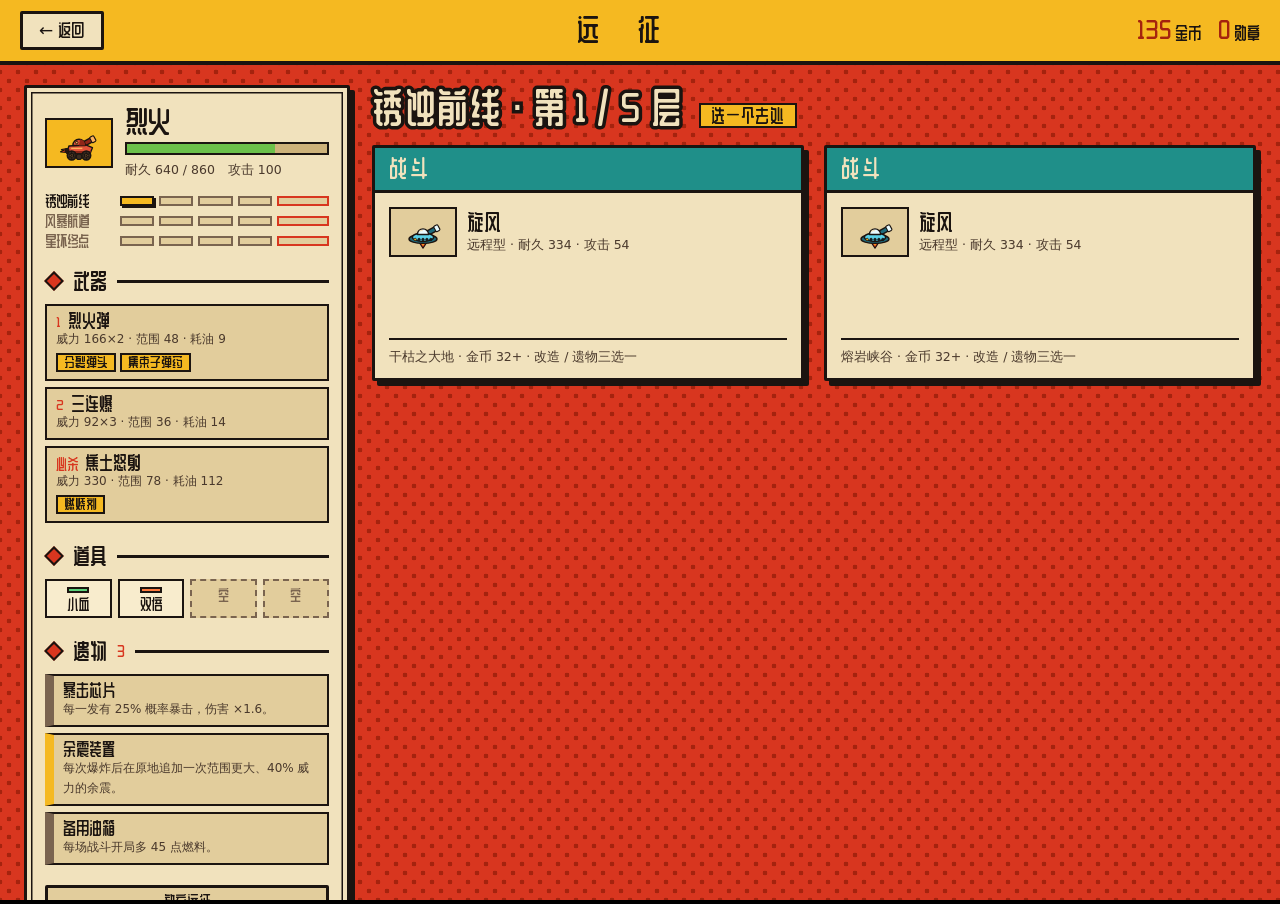
==== test/run-check.html @ 7aa1dcc4 "v1.2.0：战场活起来——场地区域、Boss 招式、进度码 - js/field.js（新）：地火 / 毒池 / 蛛网 / 龙卷四种留场区域；Boss 的预告打击（警戒线）   与三套招式表（碾压者" ====
<!DOCTYPE html>
<html lang="zh-CN"><head><meta charset="utf-8"><title>远征界面自检</title>
<style>html,body{margin:0;height:100%;background:#000}iframe{border:0;width:100%;height:100%}</style></head>
<body>
<iframe id="f" src="../index.html"></iframe>
<script>
/* 远征各界面的截图自检，用法同 ui-check.html：
   ?stage=hub|backup|import|map|boss|reward|shop|rest|event|over|battle|charge|bossfight|field|flow
   battle / charge 会真的进一场远征战斗（爽快规则），charge 额外按住空格看弹道预览。 */
var stage = new URLSearchParams(location.search).get('stage') || 'map';
document.getElementById('f').onload = function () {
  var w = this.contentWindow, d = w.document, RZ = w.RZ, Run = RZ.Run;
  try { w.localStorage.removeItem('rz-run'); } catch (e) {}
  d.querySelector('[data-go="run"]').click();
  if (stage === 'hub') return;
  if (stage === 'backup') {                       // 营地里展开「导出进度」
    var m0 = Run.loadMeta(); m0.sinceBackup = 3; m0.medals = 9; Run.saveMeta(m0);
    RZ.RunUI.render();
    d.querySelector('[data-act="bk-export"]').click();
    d.querySelector('.run-root').scrollTop = 9999;
    return;
  }
  if (stage === 'import') {                       // 粘贴一串进度码 → 读取 → 看到覆盖确认
    var keep = Run.loadMeta(), far = Run.newRun('honglong');
    far.act = 1; far.step = 2; Run.save(far);
    Run.saveMeta({ medals: 23, unlocked: ['liehuo', 'tiejingang', 'beibeilong', 'honglong'], wins: 1, asc: 1, runs: 6, best: 11 });
    var code = Run.exportCode();
    Run.clear(); Run.saveMeta(keep);
    d.querySelector('[data-act="bk-import"]').click();
    d.getElementById('bk-in').value = code;
    d.querySelector('[data-act="bk-read"]').click();
    return;
  }

  var s = Run.newRun('liehuo');
  s.relics = ['crit', 'after', 'tank']; s.mods.w1 = ['split', 'cluster']; s.mods.ss = ['burn']; s.gold = 135; s.hp = 640;
  if (stage === 'reward') { Run.enter(s, 0); s.pending = { kind: 'reward', from: 'fight', gold: 48, style: 13,
    choices: [{ type: 'mod', id: 'apex' }, { type: 'relic', id: 'combo' }, { type: 'relic', id: 'plate' }] }; }
  if (stage === 'shop') { s.step = 2; Run.enter(s, 1); }
  if (stage === 'rest') { s.step = 2; Run.enter(s, 2); }
  if (stage === 'event') { s.pending = { kind: 'event', id: 'tuner' }; }
  if (stage === 'over') { s.battles = 7; s.bosses = 1; s.act = 1; s.step = 3; Run.finish(s, false); }
  if (stage === 'boss' || stage === 'bossfight') { s.step = 4; }
  RZ.RunUI._set(s);
  if (stage === 'reward') d.querySelector('.offer.mod [data-act="take"]').click();   // 展开「装到哪把武器」
  if (['battle', 'charge', 'flow', 'bossfight', 'field'].indexOf(stage) < 0) return;

  d.querySelector('[data-act="enter"]').click();
  setTimeout(function () {
    var g = w.__game;
    for (var i = 0; i < 40; i++) g.update(16);
    if (stage === 'charge') {
      g.active.aim = 52;
      g.startCharge();
      for (i = 0; i < 48; i++) g.update(16);
      g.banner = { text: '直击！', sub: '+5 金', life: 60, max: 70 };
    }
    if (stage === 'field') {                      // 四种区域一字排开 + 一块 Boss 警戒线，镜头对着玩家
      var me = g.units[0], gy = function (x) { return g.terrain.groundBelow(x, 0); };
      g.addHazard('fire', me.x + 150, gy(me.x + 150), 60, 2, 34, me);
      g.addHazard('pool', me.x + 300, gy(me.x + 300), 44, 3, 24, me);
      g.addHazard('web', me.x + 450, gy(me.x + 450), 80, 3, 0, me);
      g.addHazard('twister', me.x + 620, gy(me.x + 620) - 20, 52, 2, 0, me);
      g.telegraphs.push({ x: me.x - 10, r: 62, owner: g.units[1], strike: 'mortar', power: 150, born: 0, seed: 1 });
      g.cam.x = g.cam.tx = Math.max(0, me.x - 220);
      g.cam.y = g.cam.ty = Math.max(0, me.y - g.viewH * 0.55);
      g.updateCamera = function () {};
    }
    if (stage === 'bossfight') {                  // 镜头拉到 Boss 身上，看体型和油桶
      var boss = g.units[1];
      g.cam.x = g.cam.tx = Math.max(0, Math.min(RZ.WORLD_W - g.viewW, boss.x - g.viewW / 2));
      g.cam.y = g.cam.ty = Math.max(0, boss.y - g.viewH / 2);
      g.updateCamera = function () {};
    }
    if (stage === 'flow') {                       // 打赢 → 点「继续」→ 应该回到远征界面的三选一
      g.units.slice(1).forEach(function (u) { g.damage(u, 99999, g.units[0]); });
      g.checkWin();                               // 正常是回合结束时判定，这里直接判
      d.getElementById('btn-continue').click();
    }
  }, 80);
};
</script>
</body></html>
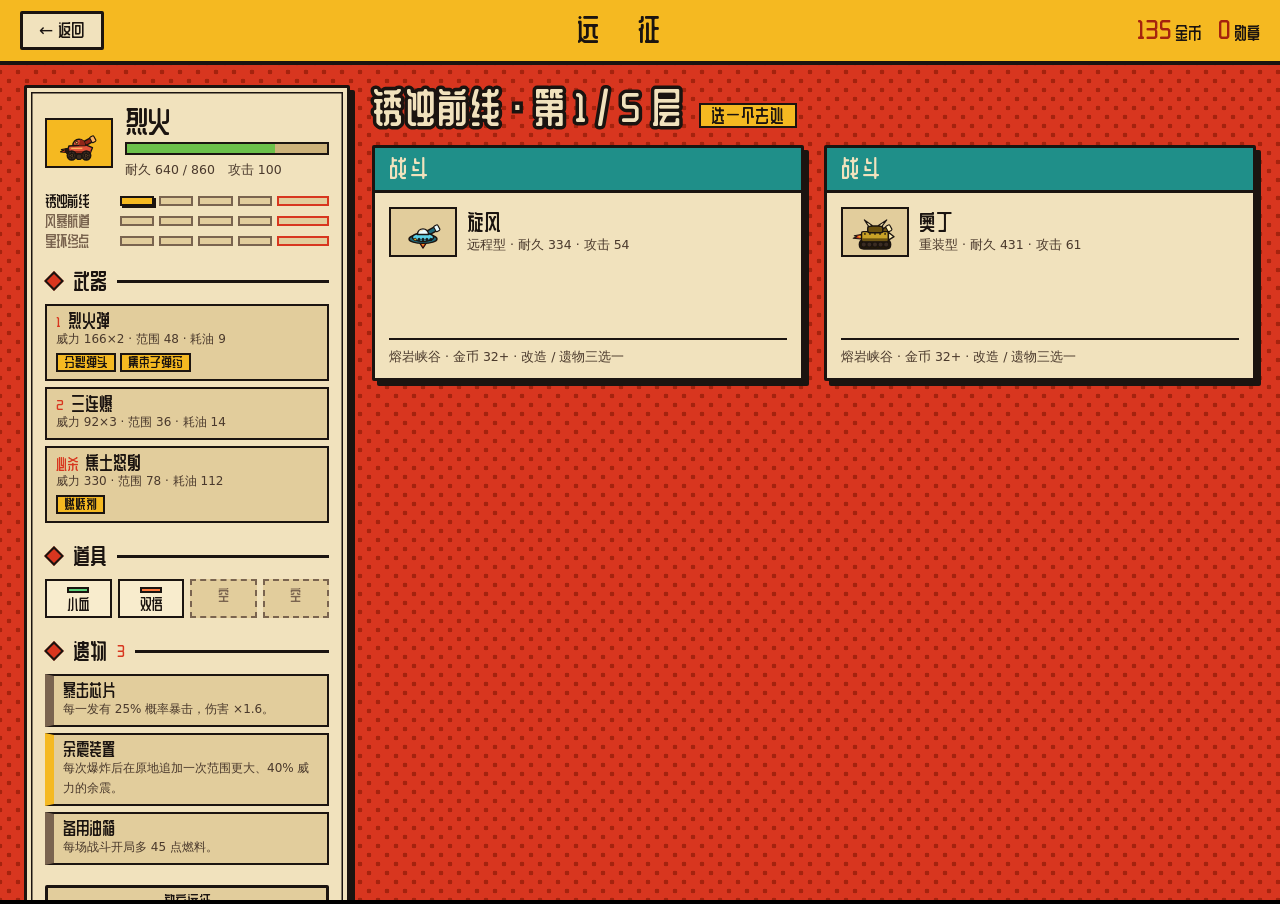
==== commit 01eed71b: "瞄准：点蓄力条标力度，预览线按标记的力度画，蓄到标记处停顿 - 爽快规则下可以在蓄力条上点 / 拖标出力度，Q / E 或滚轮微调 1 点 - 预览线始终按「角度 + 标记力度 + 风」画，界面写明「" ====
--- a/test/run-check.html
+++ b/test/run-check.html
@@ -51,8 +51,10 @@
     for (var i = 0; i < 40; i++) g.update(16);
     if (stage === 'charge') {
       g.active.aim = 52;
+      g.active.lastPower = 58;                    // 上一发 58，这一发标到 64：细线 + 粗线都该看得到
+      g.setMark(64);
       g.startCharge();
-      for (i = 0; i < 48; i++) g.update(16);
+      for (i = 0; i < 70; i++) g.update(16);      // 蓄到标记处，正停在上面
       g.banner = { text: '直击！', sub: '+5 金', life: 60, max: 70 };
     }
     if (stage === 'field') {                      // 四种区域一字排开 + 一块 Boss 警戒线，镜头对着玩家
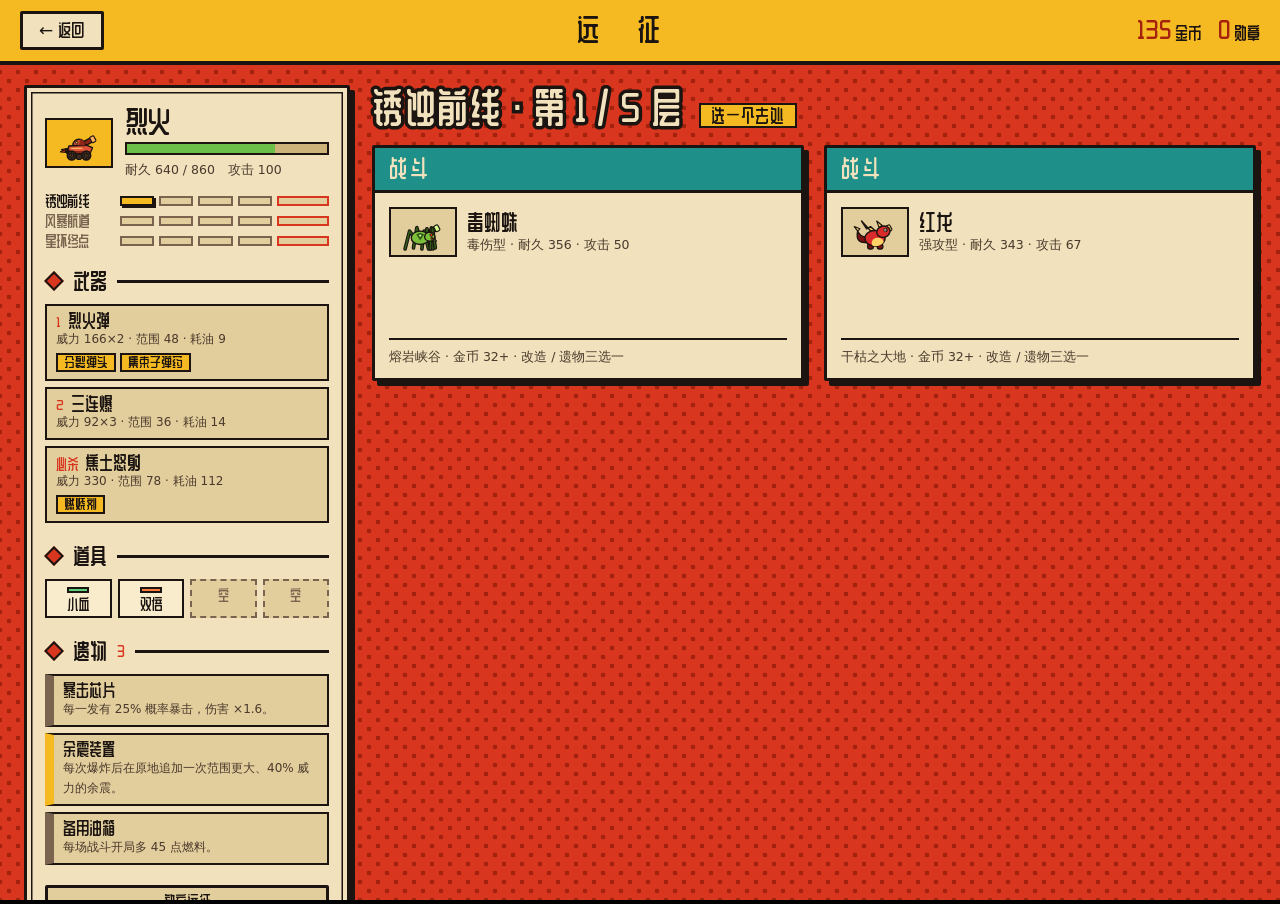
==== commit 47cd5de0: "蓄力条不再在标记上停顿 停 1/3 秒等于把标记附近那一段力度锁死：不想用标记的人没法手动微调。 蓄力条恢复全程匀速，走到标记时只变红 + 响一声梆子当提示。  Co-Authored-By: Cla" ====
--- a/test/run-check.html
+++ b/test/run-check.html
@@ -54,7 +54,7 @@
       g.active.lastPower = 58;                    // 上一发 58，这一发标到 64：细线 + 粗线都该看得到
       g.setMark(64);
       g.startCharge();
-      for (i = 0; i < 70; i++) g.update(16);      // 蓄到标记处，正停在上面
+      for (i = 0; i < 64; i++) g.update(16);      // 正好蓄到标记上
       g.banner = { text: '直击！', sub: '+5 金', life: 60, max: 70 };
     }
     if (stage === 'field') {                      // 四种区域一字排开 + 一块 Boss 警戒线，镜头对着玩家
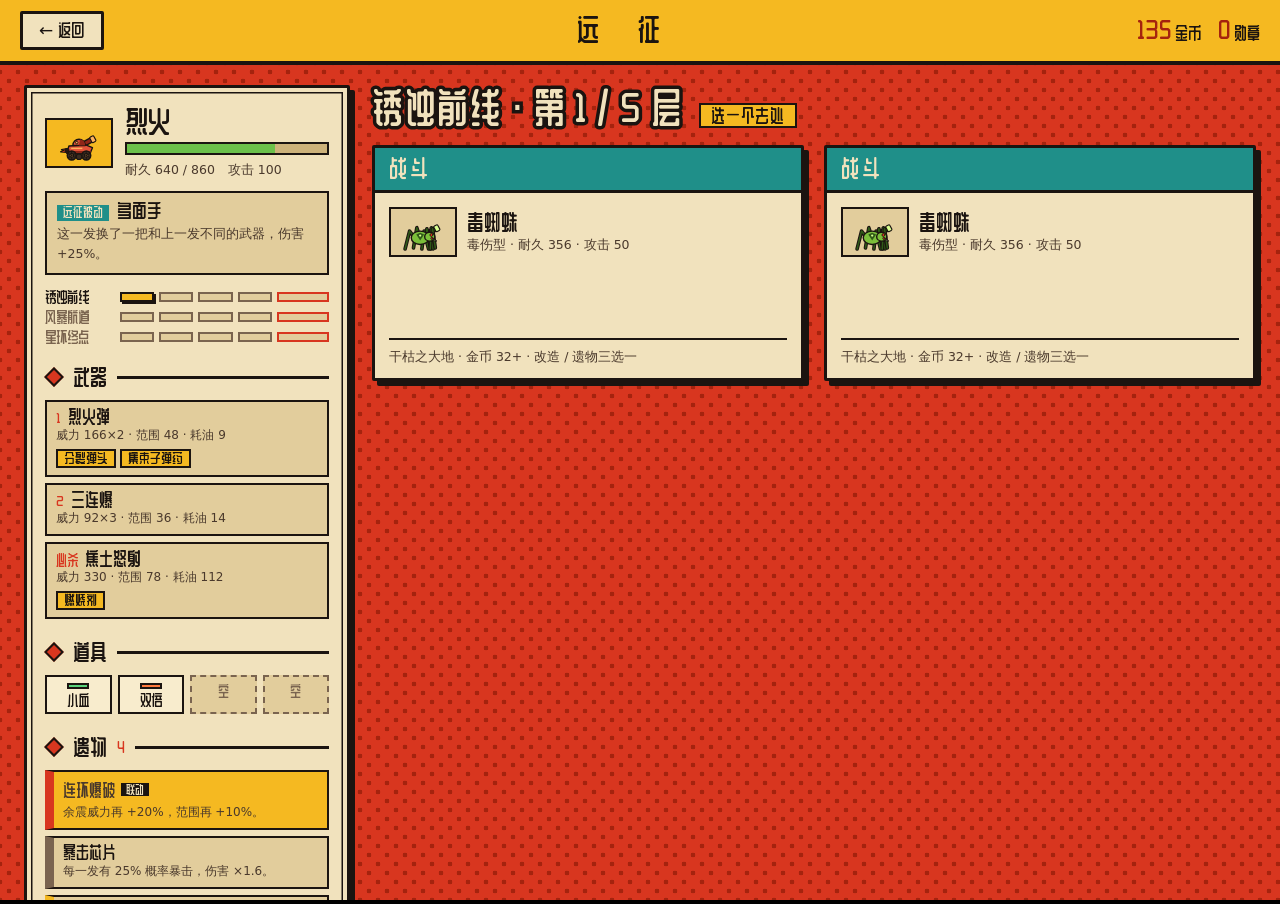
==== commit ba044866: "v1.3.0 流派成型：战车被动、联动遗物、诅咒遗物、稀有改造、商店刷新、21 个事件 - 十辆车各一个远征被动（只在爽快规则下、只给玩家） - 11 对联动遗物，手里有一半时另一半权重 ×3 - 6" ====
--- a/test/run-check.html
+++ b/test/run-check.html
@@ -33,12 +33,13 @@
   }
 
   var s = Run.newRun('liehuo');
-  s.relics = ['crit', 'after', 'tank']; s.mods.w1 = ['split', 'cluster']; s.mods.ss = ['burn']; s.gold = 135; s.hp = 640;
+  // 带一对凑成的联动（余震装置 + 爆破专家）和一件诅咒（赌徒骰子），侧栏上三种遗物条都看得到
+  s.relics = ['crit', 'after', 'demo', 'dice']; s.mods.w1 = ['split', 'cluster']; s.mods.ss = ['burn']; s.gold = 135; s.hp = 640;
   if (stage === 'reward') { Run.enter(s, 0); s.pending = { kind: 'reward', from: 'fight', gold: 48, style: 13,
-    choices: [{ type: 'mod', id: 'apex' }, { type: 'relic', id: 'combo' }, { type: 'relic', id: 'plate' }] }; }
+    choices: [{ type: 'mod', id: 'chain' }, { type: 'relic', id: 'combo' }, { type: 'relic', id: 'plate' }] }; }
   if (stage === 'shop') { s.step = 2; Run.enter(s, 1); }
   if (stage === 'rest') { s.step = 2; Run.enter(s, 2); }
-  if (stage === 'event') { s.pending = { kind: 'event', id: 'tuner' }; }
+  if (stage === 'event') { s.gold = 20; s.pending = { kind: 'event', id: 'convoy' }; }   // 钱不够，第一个选项灰掉
   if (stage === 'over') { s.battles = 7; s.bosses = 1; s.act = 1; s.step = 3; Run.finish(s, false); }
   if (stage === 'boss' || stage === 'bossfight') { s.step = 4; }
   RZ.RunUI._set(s);
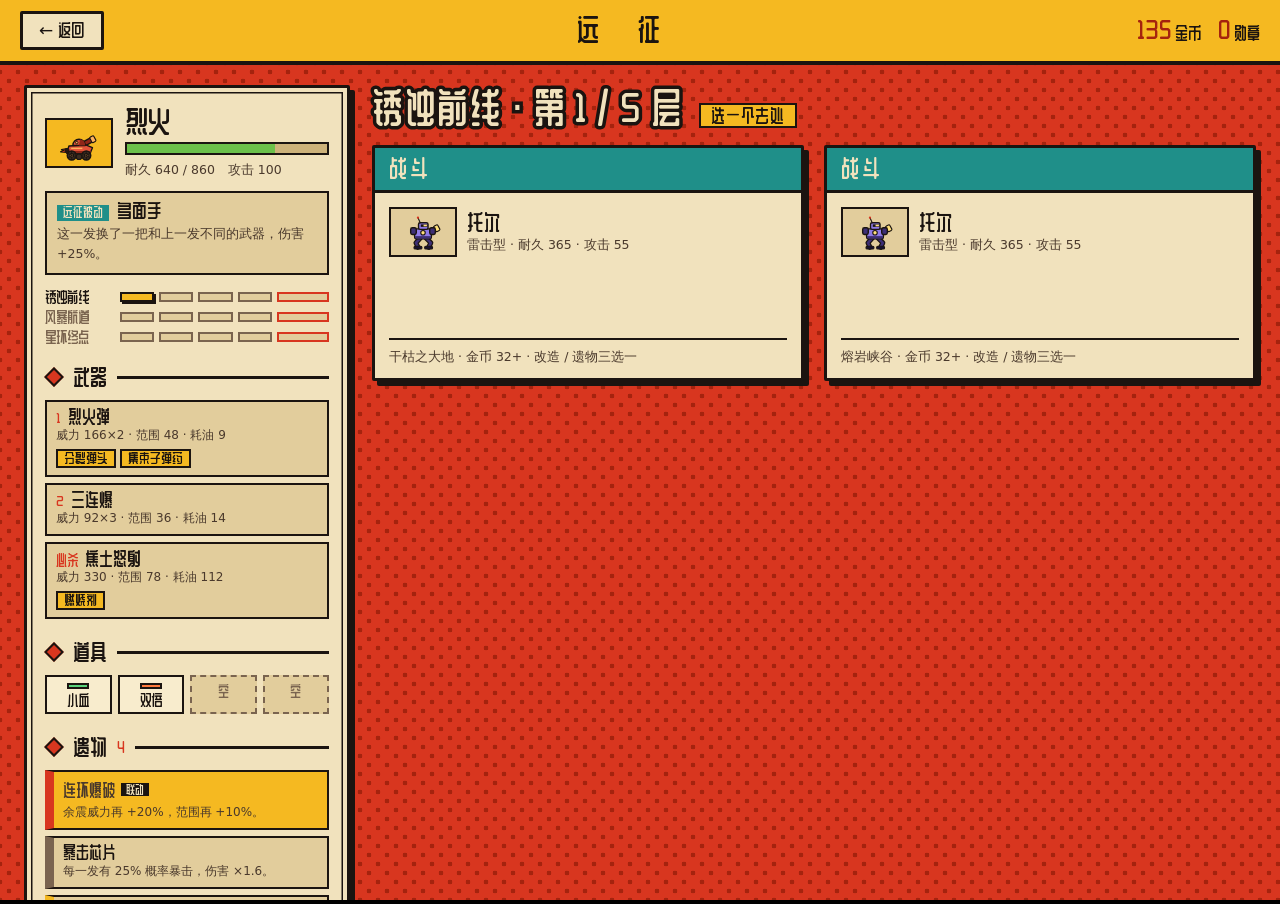
==== commit 0fa8ae16: "v1.4.0 世界变大：地图词条、新敌人、新节点 - 地图词条：大风 / 低重力 / 夜战 / 陨石雨（只在爽快规则下，改的是地图副本） - 夜战：hiddenFrom 推广为「没被照亮就看不见」，双" ====
--- a/test/run-check.html
+++ b/test/run-check.html
@@ -5,7 +5,7 @@
 <iframe id="f" src="../index.html"></iframe>
 <script>
 /* 远征各界面的截图自检，用法同 ui-check.html：
-   ?stage=hub|backup|import|map|boss|reward|shop|rest|event|over|battle|charge|bossfight|field|flow
+   ?stage=hub|backup|import|map|world|boss|reward|shop|rest|event|altar|over|battle|charge|bossfight|field|night|flow
    battle / charge 会真的进一场远征战斗（爽快规则），charge 额外按住空格看弹道预览。 */
 var stage = new URLSearchParams(location.search).get('stage') || 'map';
 document.getElementById('f').onload = function () {
@@ -42,9 +42,27 @@
   if (stage === 'event') { s.gold = 20; s.pending = { kind: 'event', id: 'convoy' }; }   // 钱不够，第一个选项灰掉
   if (stage === 'over') { s.battles = 7; s.bosses = 1; s.act = 1; s.step = 3; Run.finish(s, false); }
   if (stage === 'boss' || stage === 'bossfight') { s.step = 4; }
+  if (stage === 'altar') { s.pending = { kind: 'event', id: 'altar' }; }
+  var foe = function (o) { var e = { vid: 'honglong', name: '红龙', hpMul: 0.7, atkMul: 0.7, mods: { w1: [], w2: [], ss: [] }, perks: {} }; for (var k in o) e[k] = o[k]; return e; };
+  if (stage === 'world') {                        // v1.4 的新东西摆满一层：特殊敌人 + 词条、限时挑战、祭坛
+    s.act = 1; s.step = 3;
+    s.layers[3] = [
+      { type: 'fight', mapId: 'sea', gold: 66, mods: ['night'], enemies: [
+        foe({ kind: 'turret', vid: 'tuoer', name: '炮台·托尔', perks: { rooted: 1, anchor: 1 }, hpMul: 0.9 }),
+        foe({ kind: 'bomber', vid: 'liehuo', name: '自爆车', perks: { kamikaze: 1 }, hpMul: 0.25 }),
+        foe({ kind: 'bomber', vid: 'liehuo', name: '自爆车', perks: { kamikaze: 1 }, hpMul: 0.25 })] },
+      { type: 'trial', mapId: 'sky', gold: 88, limit: 5, mods: [], enemies: [foe({ name: '逃兵·红龙' })] },
+      { type: 'altar' }];
+  }
+  if (stage === 'night') {                        // 夜战 + 陨石雨：炮台、自爆车、小车各一
+    s.layers[0] = [{ type: 'fight', mapId: 'dry', gold: 40, mods: ['night', 'meteor'], enemies: [
+      foe({ kind: 'turret', vid: 'tuoer', name: '炮台·托尔', perks: { rooted: 1, anchor: 1 } }),
+      foe({ kind: 'bomber', vid: 'liehuo', name: '自爆车', perks: { kamikaze: 1 }, scale: 0.85 }),
+      foe({ kind: 'swarm', vid: 'xuanfeng', name: '游骑·旋风', scale: 0.72 })] }];
+  }
   RZ.RunUI._set(s);
   if (stage === 'reward') d.querySelector('.offer.mod [data-act="take"]').click();   // 展开「装到哪把武器」
-  if (['battle', 'charge', 'flow', 'bossfight', 'field'].indexOf(stage) < 0) return;
+  if (['battle', 'charge', 'flow', 'bossfight', 'field', 'night'].indexOf(stage) < 0) return;
 
   d.querySelector('[data-act="enter"]').click();
   setTimeout(function () {
@@ -69,6 +87,15 @@
       g.cam.y = g.cam.ty = Math.max(0, me.y - g.viewH * 0.55);
       g.updateCamera = function () {};
     }
+    if (stage === 'night') {                      // 三个敌人摆到玩家右边：一个在 420px 内（看得见），两个在暗处
+      var p0 = g.units[0], yy = function (x) { return g.terrain.groundBelow(x, 0); };
+      [[1, 520], [2, 250], [3, 640]].forEach(function (a) { var u = g.units[a[0]]; u.x = p0.x + a[1]; u.y = yy(u.x); u.airborne = false; u.face = -1; });
+      g.units[1].lastSeenX = p0.x + 520; g.units[1].lastSeenY = yy(p0.x + 520);
+      g.units[3].lastSeenX = p0.x + 700; g.units[3].lastSeenY = yy(p0.x + 700);
+      g.cam.x = g.cam.tx = Math.max(0, p0.x - 200);
+      g.cam.y = g.cam.ty = Math.max(0, p0.y - g.viewH * 0.55);
+      g.updateCamera = function () {};
+    }
     if (stage === 'bossfight') {                  // 镜头拉到 Boss 身上，看体型和油桶
       var boss = g.units[1];
       g.cam.x = g.cam.tx = Math.max(0, Math.min(RZ.WORLD_W - g.viewW, boss.x - g.viewW / 2));
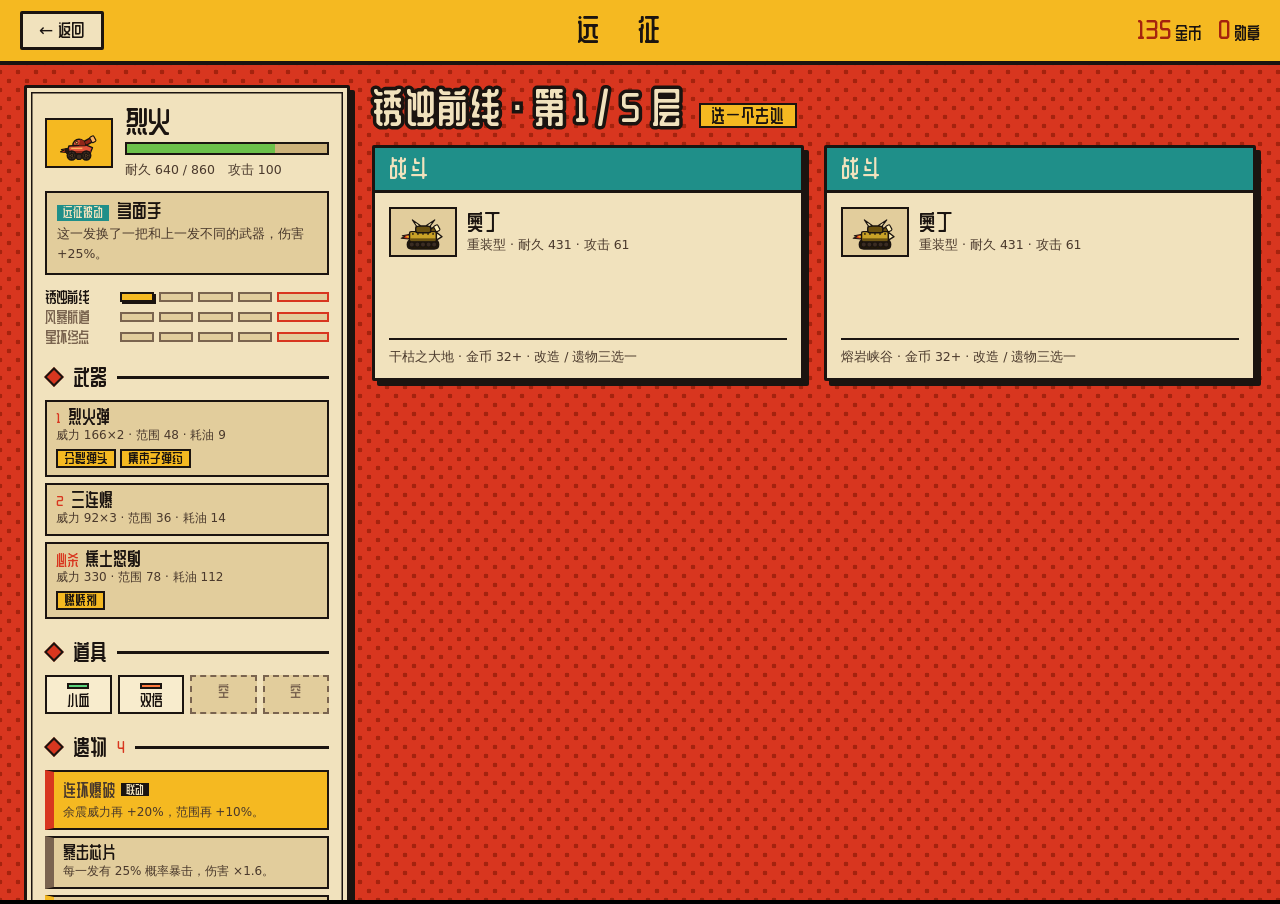
==== commit a0a43ab1: "带词条的仗奖励加码：+25 金币，战后多一个稀有选项 只多 10 金币时没有理由选更难的仗。现在节点卡片上写明词条奖励， 战后奖励从三选一变四选一，多出来的那个必为稀有遗物或稀有改造。  Co-Aut" ====
--- a/test/run-check.html
+++ b/test/run-check.html
@@ -36,7 +36,7 @@
   // 带一对凑成的联动（余震装置 + 爆破专家）和一件诅咒（赌徒骰子），侧栏上三种遗物条都看得到
   s.relics = ['crit', 'after', 'demo', 'dice']; s.mods.w1 = ['split', 'cluster']; s.mods.ss = ['burn']; s.gold = 135; s.hp = 640;
   if (stage === 'reward') { Run.enter(s, 0); s.pending = { kind: 'reward', from: 'fight', gold: 48, style: 13,
-    choices: [{ type: 'mod', id: 'chain' }, { type: 'relic', id: 'combo' }, { type: 'relic', id: 'plate' }] }; }
+    choices: [{ type: 'mod', id: 'chain' }, { type: 'relic', id: 'combo' }, { type: 'relic', id: 'plate' }, { type: 'relic', id: 'vamp' }] }; }   // 四个：带词条的仗多一个稀有选项
   if (stage === 'shop') { s.step = 2; Run.enter(s, 1); }
   if (stage === 'rest') { s.step = 2; Run.enter(s, 2); }
   if (stage === 'event') { s.gold = 20; s.pending = { kind: 'event', id: 'convoy' }; }   // 钱不够，第一个选项灰掉
@@ -47,7 +47,7 @@
   if (stage === 'world') {                        // v1.4 的新东西摆满一层：特殊敌人 + 词条、限时挑战、祭坛
     s.act = 1; s.step = 3;
     s.layers[3] = [
-      { type: 'fight', mapId: 'sea', gold: 66, mods: ['night'], enemies: [
+      { type: 'fight', mapId: 'sea', gold: 81, mods: ['night'], enemies: [
         foe({ kind: 'turret', vid: 'tuoer', name: '炮台·托尔', perks: { rooted: 1, anchor: 1 }, hpMul: 0.9 }),
         foe({ kind: 'bomber', vid: 'liehuo', name: '自爆车', perks: { kamikaze: 1 }, hpMul: 0.25 }),
         foe({ kind: 'bomber', vid: 'liehuo', name: '自爆车', perks: { kamikaze: 1 }, hpMul: 0.25 })] },
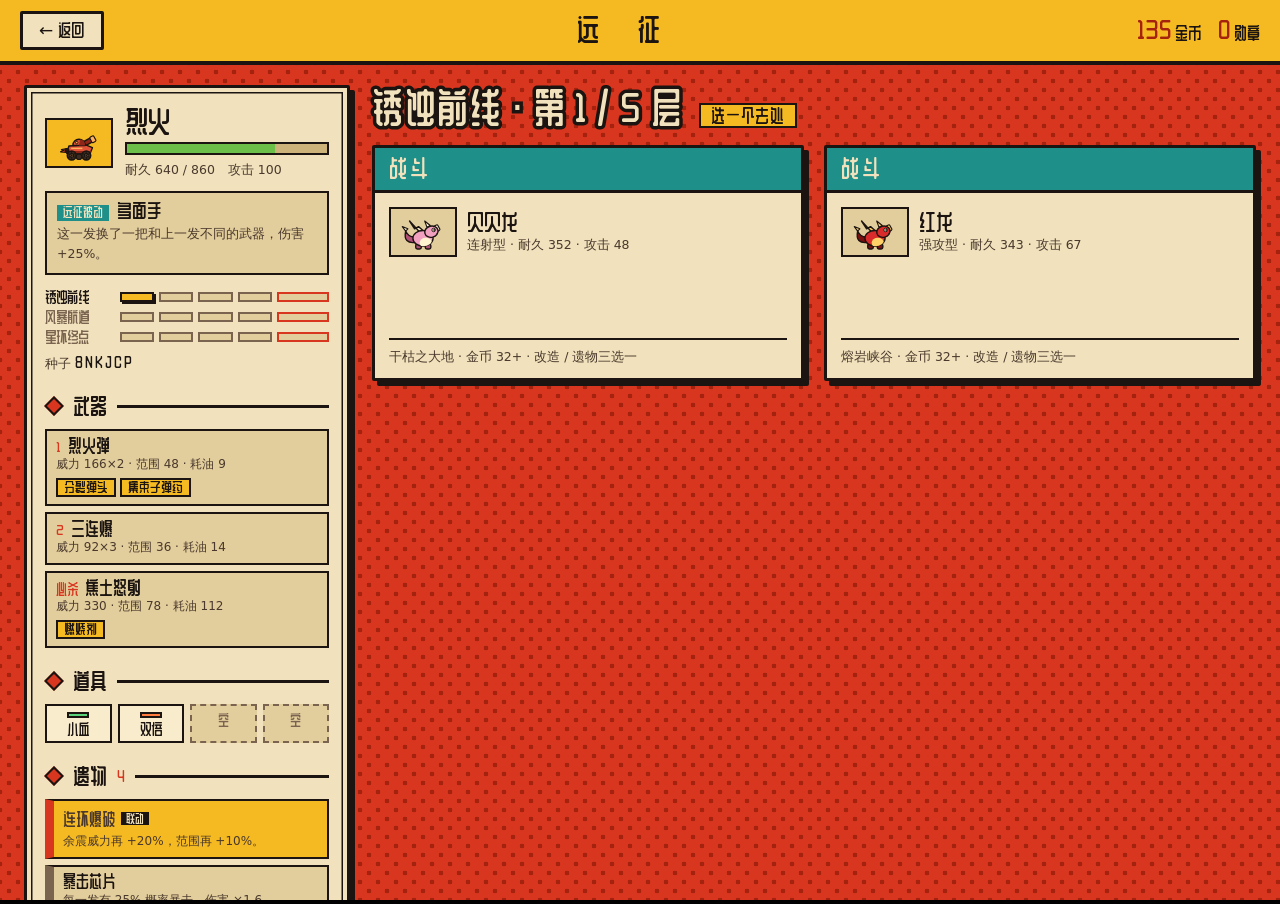
==== commit 4b55a5a1: "v1.5.0 再来一局：种子码、每日挑战、无尽模式、成就、图鉴、历史 - 种子：无状态的 seeded(state, tag)，路线 / 奖励 / 商店 / 事件由种子决定；可填种子出发，战报带 #s" ====
--- a/test/run-check.html
+++ b/test/run-check.html
@@ -5,7 +5,7 @@
 <iframe id="f" src="../index.html"></iframe>
 <script>
 /* 远征各界面的截图自检，用法同 ui-check.html：
-   ?stage=hub|backup|import|map|world|boss|reward|shop|rest|event|altar|over|battle|charge|bossfight|field|night|flow
+   ?stage=hub|codex|ach|hist|backup|import|map|world|boss|reward|shop|rest|event|altar|over|won|battle|charge|bossfight|field|night|flow
    battle / charge 会真的进一场远征战斗（爽快规则），charge 额外按住空格看弹道预览。 */
 var stage = new URLSearchParams(location.search).get('stage') || 'map';
 document.getElementById('f').onload = function () {
@@ -13,6 +13,21 @@
   try { w.localStorage.removeItem('rz-run'); } catch (e) {}
   d.querySelector('[data-go="run"]').click();
   if (stage === 'hub') return;
+  if (stage === 'codex' || stage === 'ach' || stage === 'hist') {     // 营地的三页：先造一份有内容的局外存档
+    var mm = Run.loadMeta();
+    mm.seen = { relics: ['crit', 'after', 'demo', 'turbo', 'scope', 'dice', 'ultra', 'plate', 'thorns'], mods: ['split', 'heavy', 'chain', 'burn'],
+      foes: ['boss:crusher', 'kind:turret', 'kind:bomber'], mapMods: ['night', 'gale'] };
+    mm.ach = { first: 1, ringout: 1, flawless: 1, boss1: 1, night: 1, win: 1 };
+    mm.history = [
+      { id: 'a', t: Date.now(), vid: 'liehuo', won: true, act: 5, step: 2, asc: 1, battles: 21, bosses: 4, relics: ['crit', 'after', 'demo', 'turbo'], seed: 'K7F2QD', daily: null, hardcore: false, endless: 1, score: 6240 },
+      { id: 'b', t: Date.now() - 864e5, vid: 'tuoer', won: false, act: 1, step: 3, asc: 0, battles: 7, bosses: 1, relics: ['scope', 'dice'], seed: 'D20261114', daily: '2026-11-14', hardcore: false, endless: 0, score: 1310 },
+      { id: 'c', t: Date.now() - 2 * 864e5, vid: 'tiejingang', won: false, act: 0, step: 4, asc: 0, battles: 3, bosses: 0, relics: [], seed: 'ZZTOP9', daily: null, hardcore: true, endless: 0, score: 315 }];
+    mm.daily = { date: Run.dateKey(), best: 1310, tries: 2, won: false }; mm.dailyWins = 3; mm.medals = 14;
+    Run.saveMeta(mm);
+    RZ.RunUI.render();
+    d.querySelector('[data-act="view"][data-id="' + stage + '"]').click();
+    return;
+  }
   if (stage === 'backup') {                       // 营地里展开「导出进度」
     var m0 = Run.loadMeta(); m0.sinceBackup = 3; m0.medals = 9; Run.saveMeta(m0);
     RZ.RunUI.render();
@@ -41,6 +56,7 @@
   if (stage === 'rest') { s.step = 2; Run.enter(s, 2); }
   if (stage === 'event') { s.gold = 20; s.pending = { kind: 'event', id: 'convoy' }; }   // 钱不够，第一个选项灰掉
   if (stage === 'over') { s.battles = 7; s.bosses = 1; s.act = 1; s.step = 3; Run.finish(s, false); }
+  if (stage === 'won') { try { w.localStorage.removeItem('rz-meta'); } catch (e) {} s.battles = 13; s.bosses = 2; s.act = 2; s.step = 4; s.bosses = 3; Run.advance(s); }   // 通关：成就横幅 + 无尽入口
   if (stage === 'boss' || stage === 'bossfight') { s.step = 4; }
   if (stage === 'altar') { s.pending = { kind: 'event', id: 'altar' }; }
   var foe = function (o) { var e = { vid: 'honglong', name: '红龙', hpMul: 0.7, atkMul: 0.7, mods: { w1: [], w2: [], ss: [] }, perks: {} }; for (var k in o) e[k] = o[k]; return e; };
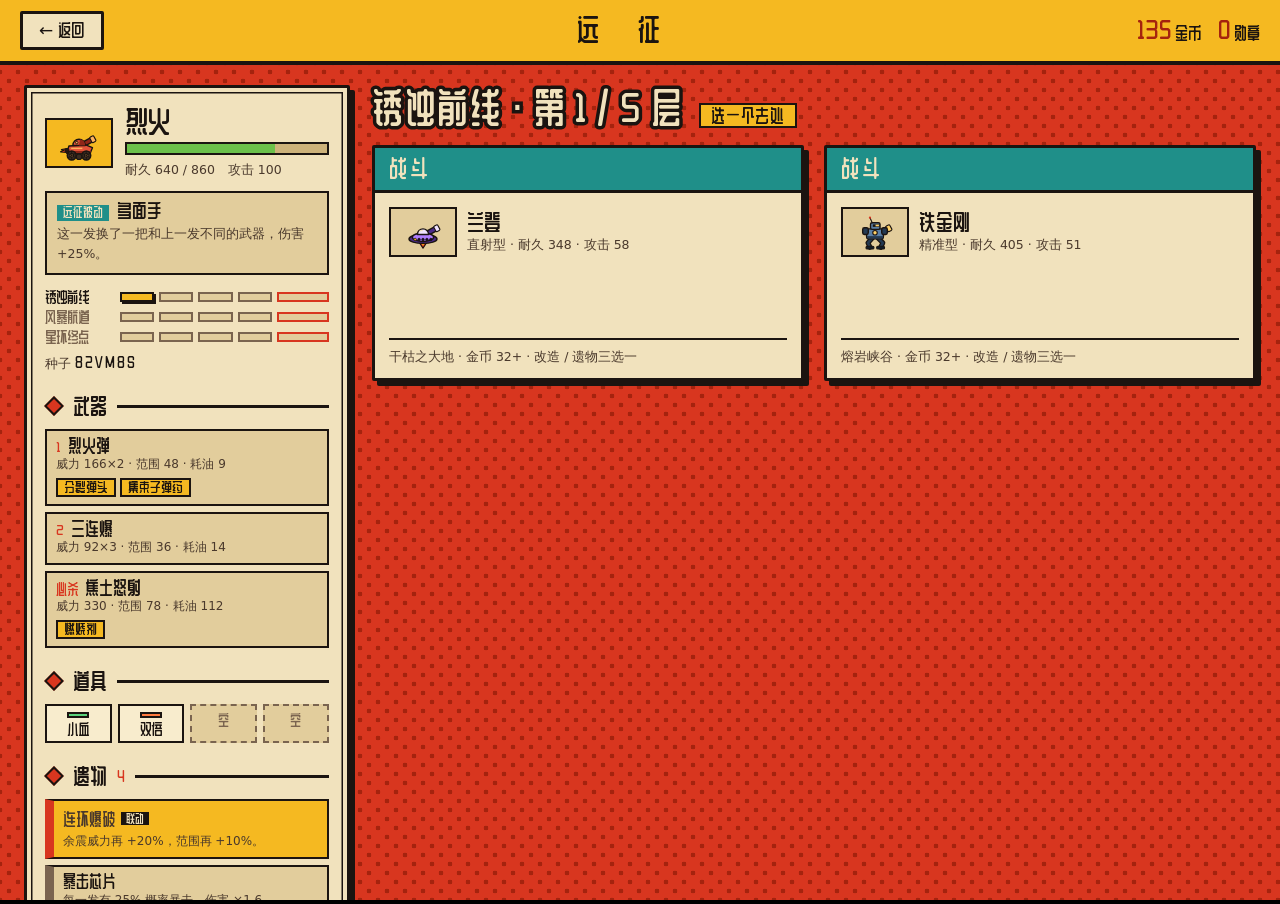
==== commit e7c8d1d3: "五张新地图；每日挑战单独一个存档位，远征途中可以回营地 - 巨木林 / 废弃都市 / 冰封裂谷 / 断桥天堑 / 风蚀石林，各有自己的地形生成、配色和背景海报，排进远征三个区域 - 每日挑战存在 rz" ====
--- a/test/run-check.html
+++ b/test/run-check.html
@@ -10,9 +10,15 @@
 var stage = new URLSearchParams(location.search).get('stage') || 'map';
 document.getElementById('f').onload = function () {
   var w = this.contentWindow, d = w.document, RZ = w.RZ, Run = RZ.Run;
-  try { w.localStorage.removeItem('rz-run'); } catch (e) {}
+  try { w.localStorage.removeItem('rz-run'); w.localStorage.removeItem('rz-daily'); } catch (e) {}
   d.querySelector('[data-go="run"]').click();
   if (stage === 'hub') return;
+  if (stage === 'camp') {                         // 远征打到一半回营地：多一张「进行中的远征」
+    var mid = Run.newRun('honglong'); mid.act = 1; mid.step = 2; mid.relics = ['crit']; mid.gold = 130; Run.save(mid);
+    RZ.RunUI.render();
+    d.querySelector('[data-act="camp"]').click();
+    return;
+  }
   if (stage === 'codex' || stage === 'ach' || stage === 'hist') {     // 营地的三页：先造一份有内容的局外存档
     var mm = Run.loadMeta();
     mm.seen = { relics: ['crit', 'after', 'demo', 'turbo', 'scope', 'dice', 'ultra', 'plate', 'thorns'], mods: ['split', 'heavy', 'chain', 'burn'],
